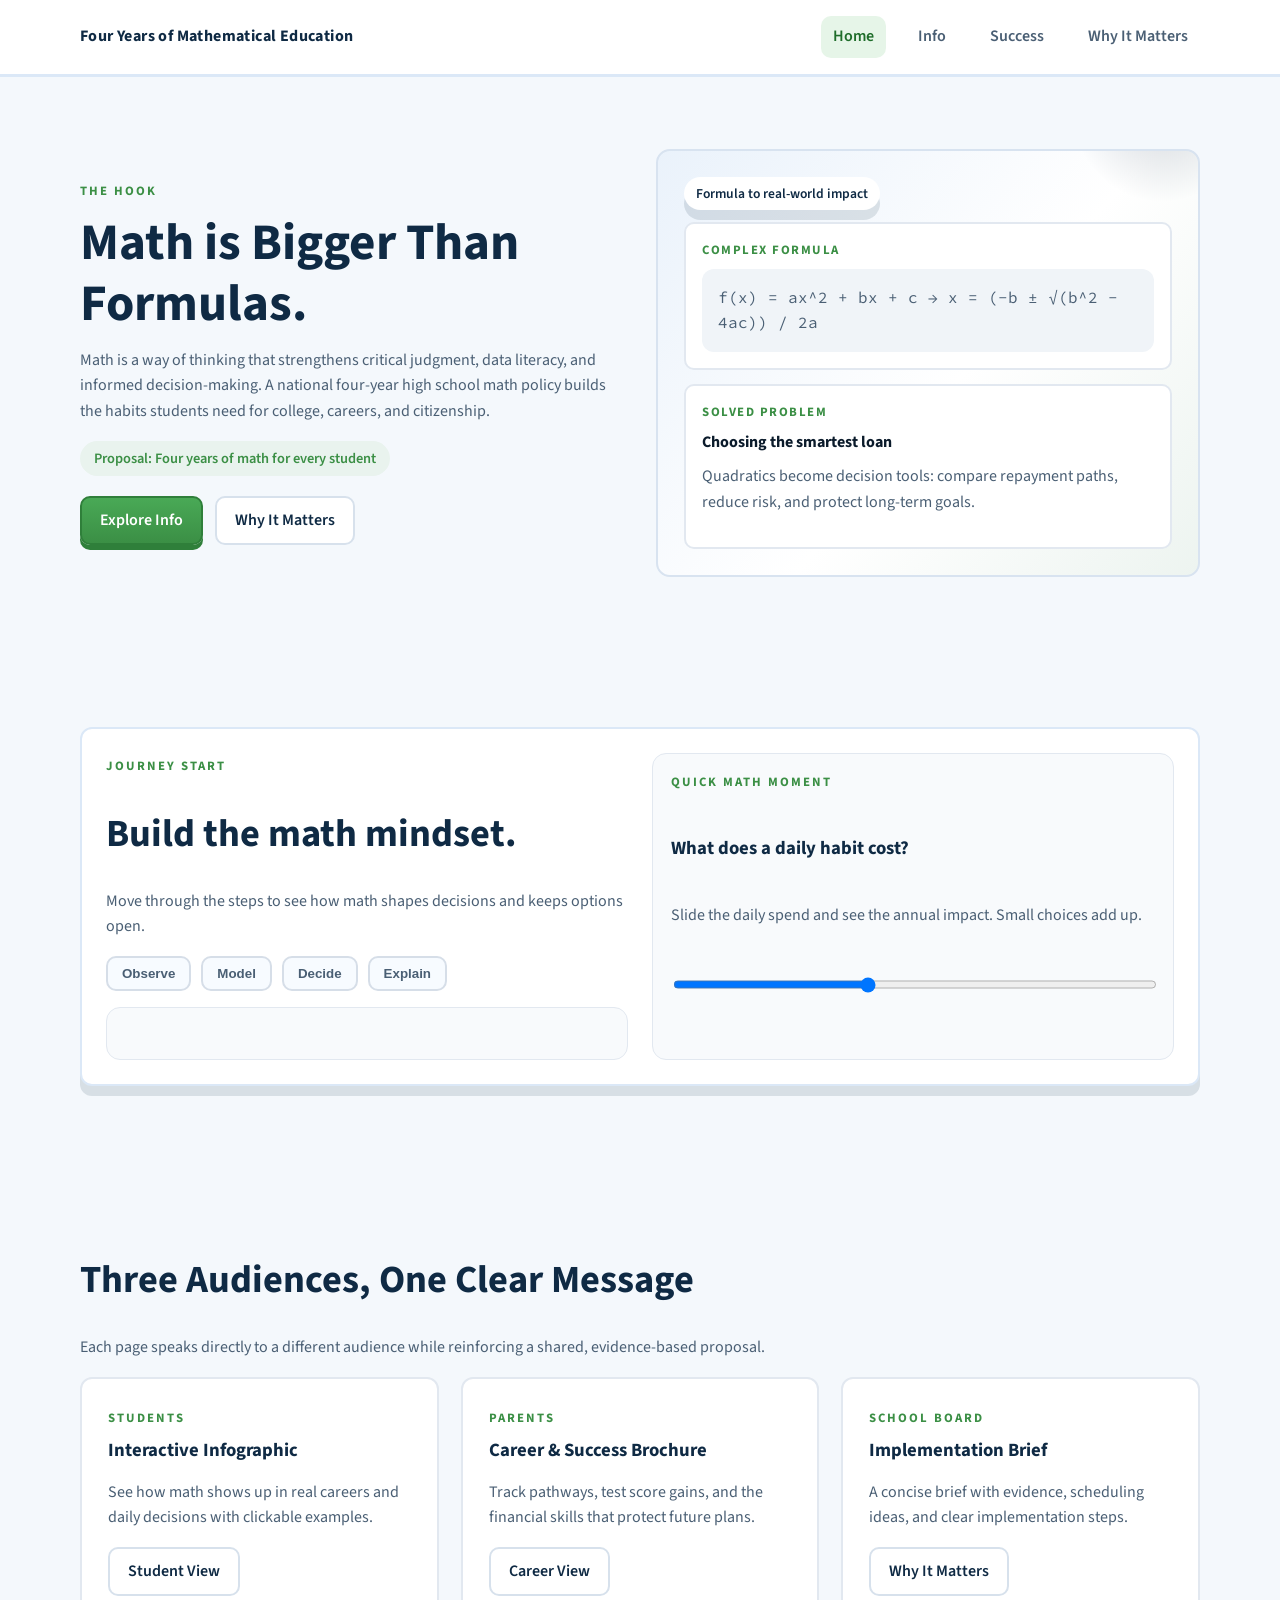
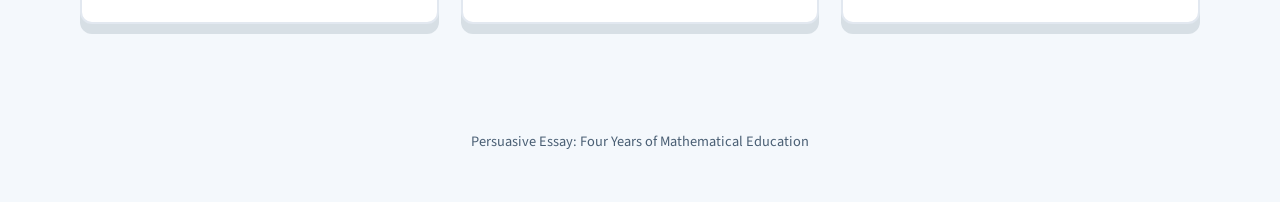
==== index.html @ ae906645 "Implement GeoGebra geometry, questionnaire overhaul, students/info updates, prebuilt paths" ====
<!DOCTYPE html>
<html lang="en">
  <head>
    <meta charset="UTF-8" />
    <meta name="viewport" content="width=device-width, initial-scale=1.0" />
    <title>Four Years of Mathematical Education</title>
    <link rel="preconnect" href="https://fonts.googleapis.com" />
    <link rel="preconnect" href="https://fonts.gstatic.com" crossorigin />
    <link
      href="https://fonts.googleapis.com/css2?family=Source+Code+Pro:wght@400;600&family=Source+Sans+3:wght@400;600;700&display=swap"
      rel="stylesheet"
    />
    <link rel="stylesheet" href="assets/style.css" />
  </head>
  <body>
    <a class="skip-link" href="#main">Skip to content</a>
    <nav class="nav">
      <div class="container nav-inner">
        <div class="brand">Four Years of Mathematical Education</div>
        <div class="nav-links" aria-label="Primary">
          <a href="index.html" aria-current="page">Home</a>
          <a href="students.html">Info</a>
          <a href="success.html">Success</a>
          <a href="persuasive-artifact.html">Why It Matters</a>
        </div>
      </div>
    </nav>

    <header class="hero" id="main">
      <div class="container hero-grid">
        <div>
          <div class="eyebrow">The Hook</div>
          <h1>Math is Bigger Than Formulas.</h1>
          <p>
            Math is a way of thinking that strengthens critical judgment, data
            literacy, and informed decision-making. A national four-year high
            school math policy builds the habits students need for college,
            careers, and citizenship.
          </p>
          <div class="badge">Proposal: Four years of math for every student</div>
          <div class="button-group">
            <a class="button" href="students.html">Explore Info</a>
            <a class="button secondary" href="persuasive-artifact.html">Why It Matters</a>
          </div>
        </div>
        <div class="hero-art">
          <span class="chip">Formula to real-world impact</span>
          <div class="tile-stack">
            <div class="tile">
              <span class="tile-label">Complex Formula</span>
              <div class="formula">
                f(x) = ax^2 + bx + c → x = (-b ± √(b^2 - 4ac)) / 2a
              </div>
            </div>
            <div class="tile">
              <span class="tile-label">Solved Problem</span>
              <strong>Choosing the smartest loan</strong>
              <p>
                Quadratics become decision tools: compare repayment paths,
                reduce risk, and protect long-term goals.
              </p>
            </div>
          </div>
        </div>
      </div>
    </header>

    <section class="section">
      <div class="container">
        <div class="card journey">
          <div>
            <span class="eyebrow">Journey Start</span>
            <h2>Build the math mindset.</h2>
            <p>
              Move through the steps to see how math shapes decisions and
              keeps options open.
            </p>
            <div class="stepper" role="tablist">
              <button type="button" data-step="observe">Observe</button>
              <button type="button" data-step="model">Model</button>
              <button type="button" data-step="decide">Decide</button>
              <button type="button" data-step="explain">Explain</button>
            </div>
            <div class="journey-panel">
              <h3 data-step-title></h3>
              <p data-step-text></p>
            </div>
          </div>
          <div class="slider-card">
            <span class="eyebrow">Quick Math Moment</span>
            <h3>What does a daily habit cost?</h3>
            <p>
              Slide the daily spend and see the annual impact. Small choices
              add up.
            </p>
            <input
              class="range-input"
              type="range"
              min="2"
              max="12"
              step="1"
              value="6"
              data-spend-range
            />
            <div>
              <div class="range-output" data-spend-output></div>
              <p data-spend-caption></p>
            </div>
          </div>
        </div>
      </div>
    </section>

    <section class="section">
      <div class="container">
        <h2>Three Audiences, One Clear Message</h2>
        <p>
          Each page speaks directly to a different audience while reinforcing a
          shared, evidence-based proposal.
        </p>
        <div class="audience-grid">
          <div class="audience-card">
            <span class="eyebrow">Students</span>
            <h3>Interactive Infographic</h3>
            <p>
              See how math shows up in real careers and daily decisions with
              clickable examples.
            </p>
            <a class="button secondary" href="students.html">Student View</a>
          </div>
          <div class="audience-card">
            <span class="eyebrow">Parents</span>
            <h3>Career & Success Brochure</h3>
            <p>
              Track pathways, test score gains, and the financial skills that
              protect future plans.
            </p>
            <a class="button secondary" href="success.html">Career View</a>
          </div>
          <div class="audience-card">
            <span class="eyebrow">School Board</span>
            <h3>Implementation Brief</h3>
            <p>
              A concise brief with evidence, scheduling ideas, and clear
              implementation steps.
            </p>
            <a class="button secondary" href="persuasive-artifact.html">Why It Matters</a>
          </div>
        </div>
      </div>
    </section>

    <footer>
      <div class="container">
        Persuasive Essay: Four Years of Mathematical Education
      </div>
    </footer>

    <script src="assets/app.js"></script>
  </body>
</html>
---- assets/style.css ----
:root {
  --navy: #0f2a44;
  --slate: #4a5f74;
  --forest: #3b8f45;
  --mist: #eef4fa;
  --paper: #ffffff;
  --ink: #0b1b2b;
  --shadow: 0 10px 0 rgba(15, 42, 68, 0.12);
  --radius: 12px;
}

* {
  box-sizing: border-box;
}

body {
  margin: 0;
  font-family: "Source Sans 3", "Noto Sans", "Segoe UI", sans-serif;
  color: var(--ink);
  background: #f4f8fc;
  line-height: 1.6;
}

a {
  color: inherit;
  text-decoration: none;
}

img {
  max-width: 100%;
  display: block;
}

.container {
  width: min(1120px, 92vw);
  margin: 0 auto;
}

.nav {
  position: sticky;
  top: 0;
  z-index: 20;
  background: #ffffff;
  border-bottom: 3px solid #dbe8f7;
}

.nav-inner {
  display: flex;
  align-items: center;
  justify-content: space-between;
  padding: 16px 0;
}

.brand {
  font-weight: 700;
  letter-spacing: 0.4px;
  color: var(--navy);
}

.nav-links {
  display: flex;
  gap: 20px;
  font-weight: 600;
  color: var(--slate);
}

.nav-links a {
  padding: 8px 12px;
  border-radius: 10px;
  transition: all 0.2s ease;
}

.nav-links a:hover,
.nav-links a:focus {
  background: #eaf3ff;
  color: var(--navy);
}

.nav-links a[aria-current="page"] {
  background: #e6f5e8;
  color: #1f6d2a;
}

.hero {
  padding: 72px 0 80px;
}

.skip-link {
  position: absolute;
  left: -999px;
  top: auto;
  width: 1px;
  height: 1px;
  overflow: hidden;
}
.skip-link:focus {
  left: 12px;
  top: 12px;
  width: auto;
  height: auto;
  padding: 8px 12px;
  background: white;
  border: 2px solid #dbe8f7;
  border-radius: 8px;
  z-index: 40;
}

.hero-grid {
  display: grid;
  grid-template-columns: repeat(auto-fit, minmax(280px, 1fr));
  gap: 32px;
  align-items: center;
}

.eyebrow {
  text-transform: uppercase;
  letter-spacing: 2px;
  font-size: 0.8rem;
  color: var(--forest);
  font-weight: 700;
}

h1, h2, h3 {
  color: var(--navy);
  line-height: 1.2;
}

h1 {
  font-size: clamp(2.4rem, 4vw, 3.4rem);
  margin: 12px 0;
}

h2 {
  font-size: clamp(1.9rem, 3vw, 2.6rem);
}

p {
  margin: 0 0 16px;
  color: var(--slate);
}

.card {
  background: var(--paper);
  border-radius: var(--radius);
  border: 2px solid #dbe8f7;
  box-shadow: var(--shadow);
  padding: 24px;
}

.flow-builder {
  display: grid;
  gap: 22px;
}

.flow-header {
  display: grid;
  grid-template-columns: minmax(0, 1fr) minmax(240px, 300px);
  gap: 20px;
  align-items: start;
}

.flow-chip {
  background: linear-gradient(135deg, #0f2a44, #1a4c78);
  color: white;
  border-radius: 18px;
  padding: 18px;
  display: grid;
  gap: 8px;
}

.flow-chip span {
  text-transform: uppercase;
  letter-spacing: 1.5px;
  font-size: 0.75rem;
  opacity: 0.85;
}

.flow-controls {
  display: grid;
  gap: 20px;
}

.flow-controls h3 {
  margin-bottom: 10px;
}

.problem-grid {
  display: grid;
  grid-template-columns: repeat(auto-fit, minmax(170px, 1fr));
  gap: 12px;
}

.problem-card {
  text-align: left;
  border: 2px solid #dfe8f2;
  background: #f8fbff;
  border-radius: 12px;
  padding: 16px;
  cursor: pointer;
  transition: transform 0.2s ease, box-shadow 0.2s ease, border-color 0.2s ease;
  display: grid;
  gap: 8px;
}

.problem-card:hover,
.problem-card.active {
  transform: translateY(-1px);
  border-color: #9bc1e8;
  box-shadow: var(--shadow);
  background: white;
}

.problem-tag {
  display: inline-flex;
  width: fit-content;
  align-items: center;
  padding: 4px 10px;
  border-radius: 999px;
  font-size: 0.75rem;
  font-weight: 700;
  text-transform: uppercase;
  letter-spacing: 1px;
  background: #e8f1fb;
  color: var(--navy);
}

.problem-card strong {
  color: var(--navy);
  font-size: 1rem;
}

.problem-card p {
  margin: 0;
  font-size: 0.92rem;
}

.flow-map {
  display: grid;
  gap: 10px;
  padding-top: 6px;
}

.flow-node {
  position: relative;
  background: #f8fbff;
  border: 2px solid #dfe8f2;
  border-radius: 12px;
  padding: 18px 20px;
  box-shadow: none;
}

.flow-node::after {
  content: "";
  position: absolute;
  left: 28px;
  bottom: -14px;
  width: 2px;
  height: 14px;
  background: #cad6e3;
}

.flow-end::after,
.flow-start::before {
  display: none;
}

.flow-start {
  background: linear-gradient(135deg, #eef4fa, #ffffff);
}

.flow-end {
  background: linear-gradient(135deg, #edf5ef, #ffffff);
}

.flow-label {
  display: inline-flex;
  align-items: center;
  gap: 8px;
  margin-bottom: 8px;
  font-size: 0.78rem;
  text-transform: uppercase;
  letter-spacing: 1.4px;
  font-weight: 700;
  color: var(--forest);
}

.flow-connector {
  width: 2px;
  height: 18px;
  background: #cad6e3;
  margin-left: 28px;
}

.flow-outcome {
  display: grid;
  grid-template-columns: minmax(0, 1fr) auto;
  gap: 18px;
  align-items: center;
  background: #f8fbff;
  border: 2px solid #dfe8f2;
  border-radius: 12px;
  padding: 18px 20px;
}

.flow-badge {
  min-width: 110px;
  border-radius: 10px;
  background: white;
  border: 2px solid #dfe8f2;
  padding: 14px 16px;
  text-align: center;
  box-shadow: var(--shadow);
}

.flow-badge strong {
  display: block;
  font-size: 2rem;
  line-height: 1;
  color: var(--navy);
}

.flow-badge span {
  color: var(--slate);
  font-weight: 600;
}

.flow-node.is-active {
  border-color: rgba(47, 111, 78, 0.35);
  box-shadow: 0 0 0 3px rgba(47, 111, 78, 0.08);
}

.flow-node.is-locked {
  opacity: 0.42;
  filter: grayscale(0.15);
}

.journey {
  display: grid;
  grid-template-columns: repeat(auto-fit, minmax(260px, 1fr));
  gap: 24px;
}

.stepper {
  display: flex;
  flex-wrap: wrap;
  gap: 10px;
  margin: 16px 0;
}

.stepper button {
  border: 2px solid #d6dee8;
  background: #f7fbff;
  color: var(--slate);
  padding: 8px 14px;
  border-radius: 10px;
  cursor: pointer;
  transition: all 0.2s ease;
  font-weight: 600;
}

.stepper button.active,
.stepper button:hover {
  background: var(--forest);
  color: white;
  border-color: #2f7f3a;
}

.journey-panel {
  background: #f8fafc;
  border-radius: 14px;
  padding: 16px;
  border: 1px solid #e2e8f0;
}

.slider-card {
  display: grid;
  gap: 16px;
  background: #f8fafc;
  border-radius: 14px;
  padding: 18px;
  border: 1px solid #e2e8f0;
}

.range-input {
  width: 100%;
}

.range-output {
  font-size: 1.6rem;
  font-weight: 700;
  color: var(--navy);
}

.button-group {
  display: flex;
  flex-wrap: wrap;
  gap: 12px;
  margin-top: 20px;
}

.button {
  display: inline-flex;
  align-items: center;
  gap: 8px;
  padding: 10px 18px;
  border-radius: 10px;
  border: 2px solid #2f7f3a;
  background: linear-gradient(180deg, #49a956, #3b8f45);
  color: white;
  font-weight: 600;
  box-shadow: 0 5px 0 #2f7f3a;
  transition: transform 0.2s ease, box-shadow 0.2s ease;
}

.button:hover,
.button:focus {
  transform: translateY(1px);
  box-shadow: 0 3px 0 #2f7f3a;
}

.button.secondary {
  background: var(--paper);
  color: var(--navy);
  border: 2px solid #d7e1ec;
  box-shadow: none;
}

.hero-contrast {
  display: grid;
  gap: 16px;
}

.hero-art {
  background: linear-gradient(130deg, #eaf2fb 0%, #ffffff 55%, #edf4f0 100%);
  border-radius: 14px;
  padding: 26px;
  border: 2px solid #d8e3f0;
  position: relative;
  overflow: hidden;
}

.hero-art::after {
  content: "";
  position: absolute;
  inset: -30% -10% auto auto;
  width: 180px;
  height: 180px;
  background: radial-gradient(circle, rgba(15, 42, 68, 0.18), transparent 70%);
}

.hero-art .chip {
  display: inline-flex;
  align-items: center;
  gap: 6px;
  padding: 6px 12px;
  border-radius: 999px;
  background: white;
  color: var(--navy);
  font-weight: 600;
  font-size: 0.85rem;
  box-shadow: var(--shadow);
  margin-bottom: 12px;
}

.hero-art .tile-stack {
  display: grid;
  gap: 14px;
}

.hero-art .tile {
  background: white;
  border-radius: 10px;
  padding: 16px;
  border: 2px solid #e2e8f0;
  display: grid;
  gap: 8px;
}

.tile-label {
  font-size: 0.8rem;
  text-transform: uppercase;
  letter-spacing: 1.5px;
  color: var(--forest);
  font-weight: 700;
}

.formula {
  font-family: "Source Code Pro", "Consolas", monospace;
  font-size: 1rem;
  color: var(--slate);
  background: #f0f4f8;
  padding: 16px;
  border-radius: 12px;
}

.solved {
  display: flex;
  flex-direction: column;
  gap: 12px;
}

.solved strong {
  font-size: 1.1rem;
  color: var(--navy);
}

.section {
  padding: 70px 0;
}

.grid-3 {
  display: grid;
  grid-template-columns: repeat(auto-fit, minmax(240px, 1fr));
  gap: 20px;
}

.audience-grid {
  display: grid;
  grid-template-columns: repeat(auto-fit, minmax(260px, 1fr));
  gap: 22px;
}

.audience-card {
  position: relative;
  padding: 26px;
  border-radius: var(--radius);
  background: white;
  border: 2px solid #e2e8f0;
  box-shadow: var(--shadow);
}

.audience-card h3 {
  margin-top: 8px;
}

.puzzle-card {
  display: grid;
  gap: 16px;
}

.puzzle-buttons {
  display: flex;
  flex-wrap: wrap;
  gap: 10px;
}

.puzzle-buttons button {
  border: 1px solid #d6dee8;
  background: #f6f8fb;
  color: var(--slate);
  padding: 8px 14px;
  border-radius: 999px;
  cursor: pointer;
  transition: all 0.2s ease;
  font-weight: 600;
}

.puzzle-buttons button.active,
.puzzle-buttons button:hover {
  background: var(--forest);
  color: white;
  border-color: transparent;
}

.badge {
  display: inline-flex;
  align-items: center;
  gap: 8px;
  padding: 6px 14px;
  border-radius: 999px;
  background: #e9f3ee;
  color: var(--forest);
  font-weight: 600;
  font-size: 0.9rem;
}

.stat {
  display: flex;
  align-items: baseline;
  gap: 10px;
}

.stat strong {
  font-size: 2.4rem;
  color: var(--navy);
}

.data-strip {
  display: grid;
  grid-template-columns: repeat(auto-fit, minmax(220px, 1fr));
  gap: 16px;
}

.data-card {
  background: white;
  border-radius: 10px;
  padding: 18px;
  border: 2px solid #e2e8f0;
  box-shadow: var(--shadow);
}

.career-buttons {
  display: flex;
  flex-wrap: wrap;
  gap: 10px;
  margin-bottom: 18px;
}

.career-buttons button {
  border: 2px solid #d6dee8;
  background: #f6fbff;
  color: var(--slate);
  padding: 8px 14px;
  border-radius: 10px;
  cursor: pointer;
  transition: all 0.2s ease;
  font-weight: 600;
}

.career-buttons button.active,
.career-buttons button:hover {
  background: var(--forest);
  color: white;
  border-color: #2f7f3a;
}

.highlight {
  border-left: 4px solid var(--forest);
  padding-left: 16px;
}

.logic-flow {
  display: grid;
  gap: 16px;
  counter-reset: logic;
}

.logic-node {
  background: white;
  border-radius: 14px;
  padding: 16px 18px 16px 54px;
  position: relative;
  border: 1px solid #e2e8f0;
  box-shadow: var(--shadow);
}

.logic-node::before {
  counter-increment: logic;
  content: counter(logic);
  position: absolute;
  left: 16px;
  top: 16px;
  width: 28px;
  height: 28px;
  border-radius: 50%;
  background: #e9f3ee;
  color: var(--forest);
  font-weight: 700;
  display: grid;
  place-items: center;
}

.act-meter {
  display: grid;
  gap: 12px;
}

.tab-buttons {
  display: flex;
  flex-wrap: wrap;
  gap: 10px;
  margin-bottom: 16px;
}

.tab-buttons button {
  border: 1px solid #d6dee8;
  background: #f6f8fb;
  color: var(--slate);
  padding: 8px 14px;
  border-radius: 999px;
  cursor: pointer;
  transition: all 0.2s ease;
  font-weight: 600;
}

.tab-buttons button.active,
.tab-buttons button:hover {
  background: var(--navy);
  color: white;
  border-color: transparent;
}

.tab-panel ul {
  margin: 0;
  padding-left: 18px;
  color: var(--slate);
}

.calculator {
  display: grid;
  gap: 12px;
}

.calc-grid {
  display: grid;
  grid-template-columns: repeat(auto-fit, minmax(160px, 1fr));
  gap: 12px;
}

.calc-grid label {
  display: grid;
  gap: 6px;
  font-weight: 600;
  color: var(--slate);
}

.calc-grid input {
  border-radius: 10px;
  border: 1px solid #d6dee8;
  padding: 10px 12px;
  font-size: 1rem;
  font-family: inherit;
}

.calc-grid select {
  border-radius: 10px;
  border: 1px solid #d6dee8;
  padding: 10px 12px;
  font-size: 1rem;
  font-family: inherit;
  background: white;
}

.grocery-aisle {
  display: grid;
  gap: 12px;
}

.budget-meter {
  height: 14px;
  border-radius: 999px;
  background: #e6edf6;
  overflow: hidden;
  border: 1px solid #d8e3f0;
}

.budget-meter-fill {
  height: 100%;
  width: 0;
  background: linear-gradient(90deg, #2f6f4e, #7aa77d);
  transition: width 0.2s ease, background 0.2s ease;
}

.budget-meter-fill[data-state="over"] {
  background: linear-gradient(90deg, #9a3b3b, #c76b6b);
}

.budget-summary {
  color: var(--slate);
  font-size: 0.95rem;
}

.grocery-item {
  border: 1px solid #dbe4ee;
  border-radius: 14px;
  background: linear-gradient(180deg, #ffffff, #f7f9fc);
  padding: 14px;
  display: grid;
  gap: 12px;
}

.grocery-header {
  display: flex;
  justify-content: space-between;
  gap: 10px;
  align-items: baseline;
  flex-wrap: wrap;
}

.grocery-header strong {
  color: var(--navy);
}

.grocery-header span,
.source-note {
  color: var(--slate);
  font-size: 0.95rem;
}

.grocery-grid {
  grid-template-columns: repeat(auto-fit, minmax(160px, 1fr));
}

.subscription-list {
  display: grid;
  gap: 10px;
}

.subscription-row {
  display: grid;
  grid-template-columns: minmax(0, 1fr) 120px;
  gap: 12px;
  align-items: center;
  color: var(--slate);
  font-weight: 600;
}

.subscription-row span {
  color: var(--navy);
}

.subscription-row input {
  width: 100%;
}

.geometry-shell {
  display: grid;
  gap: 12px;
  padding: 18px;
  border: 1px solid #d7e0ea;
  border-radius: 18px;
  background: #ffffff;
  box-shadow: 0 1px 2px rgba(15, 23, 42, 0.04), 0 12px 32px rgba(15, 23, 42, 0.04);
}

.geometry-toolbar {
  display: flex;
  justify-content: space-between;
  align-items: flex-start;
  gap: 12px;
  flex-wrap: wrap;
}

.geometry-toolbar strong {
  display: block;
  font-size: 1.02rem;
  color: #202124;
}

.geometry-note {
  margin: 4px 0 0;
  color: #5f6368;
  font-size: 0.94rem;
}

.geometry-reference {
  color: #1a73e8;
  text-decoration: none;
  font-weight: 600;
  font-size: 0.95rem;
}

.geometry-reference:hover,
.geometry-reference:focus-visible {
  text-decoration: underline;
}

.geometry-formula {
  border: 1px solid #dadce0;
  border-radius: 14px;
  background: #f8f9fa;
  color: #3c4043;
  padding: 12px 14px;
  font-weight: 600;
}

.geometry-result {
  border-left: 4px solid #1a73e8;
  background: #f8f9fa;
  border-radius: 12px;
  padding: 12px 14px;
  color: #202124;
  font-weight: 600;
}

.geometry-layout {
  display: grid;
  gap: 14px;
}

.geometry-controls {
  align-items: end;
}

.geometry-preview-frame {
  border: 1px solid #dadce0;
  border-radius: 16px;
  background: linear-gradient(180deg, #ffffff, #f8f9fa);
  padding: 18px;
  min-height: 180px;
}

.shape-preview {
  position: relative;
  width: min(100%, 280px);
  height: 150px;
  margin: 0 auto;
}

.shape-control {
  position: absolute;
  display: grid;
  gap: 4px;
  justify-items: center;
  font-size: 0.76rem;
  color: #5f6368;
}

.shape-control span {
  background: rgba(255, 255, 255, 0.98);
  border: 1px solid #dadce0;
  border-radius: 999px;
  padding: 2px 7px;
}

.shape-control input {
  width: 88px;
  border-radius: 999px;
  border: 1px solid #cfd4da;
  padding: 6px 8px;
  font-size: 0.85rem;
  text-align: center;
  background: white;
}

.shape-rectangle {
  border: 4px solid #50739d;
  border-radius: 12px;
}

.shape-square {
  width: 150px;
  height: 150px;
  border: 4px solid #50739d;
  border-radius: 16px;
}

.shape-circle {
  width: 150px;
  height: 150px;
  border: 4px solid #50739d;
  border-radius: 50%;
}

.shape-triangle {
  width: 0;
  height: 0;
  border-left: 78px solid transparent;
  border-right: 78px solid transparent;
  border-bottom: 135px solid #50739d;
}

.shape-label {
  position: absolute;
  background: rgba(255, 255, 255, 0.95);
  border: 1px solid #d7e0ea;
  border-radius: 999px;
  padding: 3px 8px;
  font-size: 0.78rem;
  color: var(--slate);
}

.shape-top {
  top: -12px;
  left: 50%;
  transform: translateX(-50%);
}

.shape-bottom {
  bottom: -12px;
  left: 50%;
  transform: translateX(-50%);
}

.shape-left {
  left: -10px;
  top: 50%;
  transform: translateY(-50%);
}

.shape-right {
  right: -10px;
  top: 50%;
  transform: translateY(-50%);
}

.shape-side-a {
  left: 14px;
  top: 34px;
}

.shape-side-b {
  right: 14px;
  top: 34px;
}

.shape-center {
  top: 50%;
  left: 50%;
  transform: translate(-50%, -50%);
}

.shape-angle-a {
  top: 6px;
  left: 16px;
}

.shape-angle-b {
  top: 6px;
  right: 16px;
}

.shape-angle-c {
  bottom: 26px;
  left: 50%;
  transform: translateX(-50%);
}

.shape-base {
  bottom: -12px;
  left: 50%;
  transform: translateX(-50%);
}

.stat-strip {
  display: grid;
  grid-template-columns: repeat(auto-fit, minmax(120px, 1fr));
  gap: 10px;
}

.stat-strip div {
  border-radius: 12px;
  border: 1px solid #e1e7ef;
  background: #f8fbfe;
  padding: 10px 12px;
  display: grid;
  gap: 4px;
}

.stat-strip strong {
  color: var(--navy);
  font-size: 1.05rem;
}

.stat-strip span {
  color: var(--slate);
  font-size: 0.9rem;
}

.geometry-help {
  color: var(--slate);
  font-size: 0.95rem;
}

.calc-output {
  background: #f8fafc;
  border-radius: 12px;
  padding: 14px;
  border: 1px solid #e2e8f0;
  font-weight: 700;
  color: var(--navy);
}

.meter-bar {
  height: 14px;
  border-radius: 999px;
  background: #e1e7ef;
  overflow: hidden;
}

.meter-fill {
  height: 100%;
  width: 60%;
  background: linear-gradient(90deg, #2f6f4e, #4f8a64);
}

.callout {
  background: linear-gradient(120deg, #ecf4fc, #f7faf8);
  border-radius: var(--radius);
  padding: 22px;
  border: 1px solid #d8e3f0;
}

.split-card {
  display: grid;
  grid-template-columns: repeat(auto-fit, minmax(240px, 1fr));
  gap: 16px;
}

.split-item {
  background: white;
  border-radius: 14px;
  padding: 18px;
  border: 1px solid #e2e8f0;
}

.kpi-grid {
  display: grid;
  grid-template-columns: repeat(auto-fit, minmax(220px, 1fr));
  gap: 16px;
}

.kpi {
  background: white;
  padding: 18px;
  border-radius: 10px;
  border: 2px solid #e2e8f0;
  box-shadow: var(--shadow);
}

.kpi-visual {
  display: grid;
  gap: 14px;
}

.kpi-art {
  height: 88px;
  border-radius: 12px;
  border: 2px solid #dbe8f7;
  overflow: hidden;
  display: grid;
  align-items: end;
  padding: 14px;
  background: linear-gradient(145deg, #f5f9fd, #edf4fb);
}

.kpi-art span {
  display: block;
  border-radius: 999px 999px 6px 6px;
}

.kpi-art--sequence {
  grid-template-columns: repeat(4, 1fr);
  gap: 10px;
}

.kpi-art--sequence span:nth-child(1) {
  height: 32%;
  background: #d7e7f7;
}

.kpi-art--sequence span:nth-child(2) {
  height: 48%;
  background: #bcd5ef;
}

.kpi-art--sequence span:nth-child(3) {
  height: 68%;
  background: #8cb5df;
}

.kpi-art--sequence span:nth-child(4) {
  height: 84%;
  background: linear-gradient(180deg, #4f7eb5, #2f5f91);
}

.kpi-art--growth {
  grid-template-columns: repeat(4, 1fr);
  gap: 10px;
}

.kpi-art--growth span:nth-child(1) {
  height: 28%;
  background: #dff3e4;
}

.kpi-art--growth span:nth-child(2) {
  height: 50%;
  background: #bfe8c8;
}

.kpi-art--growth span:nth-child(3) {
  height: 64%;
  background: #90d2a0;
}

.kpi-art--growth span:nth-child(4) {
  height: 82%;
  background: linear-gradient(180deg, #4ba95f, #2f7f3a);
}

.kpi-art--options {
  grid-template-columns: repeat(3, 1fr);
  gap: 12px;
}

.kpi-art--options span:nth-child(1) {
  height: 60%;
  background: #d5e3f3;
}

.kpi-art--options span:nth-child(2) {
  height: 82%;
  background: #9dbce3;
}

.kpi-art--options span:nth-child(3) {
  height: 48%;
  background: #c8ead0;
}

.sources-list {
  display: grid;
  gap: 10px;
}

.source-row {
  border: 2px solid #dbe8f7;
  border-radius: 10px;
  background: #f7fbff;
  padding: 12px 14px;
  color: var(--slate);
}

.source-row strong {
  color: var(--navy);
}

.source-row a {
  color: var(--forest);
  font-weight: 700;
}

.timeline {
  display: grid;
  gap: 14px;
}

.timeline-step {
  background: white;
  padding: 16px 18px;
  border-radius: 10px;
  border: 2px solid #e2e8f0;
  box-shadow: var(--shadow);
}

.image-grid {
  display: grid;
  grid-template-columns: repeat(auto-fit, minmax(240px, 1fr));
  gap: 16px;
}

.image-card {
  border-radius: 16px;
  min-height: 180px;
  position: relative;
  overflow: hidden;
  color: white;
  display: flex;
  align-items: flex-end;
  padding: 16px;
  background: linear-gradient(140deg, #1f334a, #40607a);
}

.image-card span {
  font-weight: 600;
  text-shadow: 0 6px 18px rgba(0, 0, 0, 0.25);
}

.image-card.one {
  background: linear-gradient(140deg, #20364d, #3e5870);
}

.image-card.two {
  background: linear-gradient(140deg, #2f5b52, #3f7a66);
}

.image-card.three {
  background: linear-gradient(140deg, #2d3e63, #566d92);
}

.infographic {
  display: grid;
  gap: 20px;
}

.infographic-board {
  background: white;
  border-radius: 12px;
  padding: 26px;
  border: 2px solid #e2e8f0;
  box-shadow: var(--shadow);
}

.infographic-header {
  display: grid;
  grid-template-columns: minmax(0, 1fr) 48px minmax(0, 1fr);
  align-items: center;
  margin-bottom: 10px;
}

.infographic-header h3 {
  margin: 0;
}

.infographic-divider {
  width: 48px;
  height: 2px;
  background: #d9e3ef;
  justify-self: center;
}

.infographic-list {
  display: grid;
  gap: 12px;
}

.infographic-columns {
  display: grid;
  grid-template-columns: 1fr 1fr;
  gap: 18px;
}

.myth-column .myth-block,
.fact-column .fact-block {
  margin-bottom: 12px;
}

.infographic-row {
  display: grid;
  grid-template-columns: minmax(0, 1fr) 48px minmax(0, 1fr);
  gap: 18px;
  align-items: stretch;
}

.infographic-row::before {
  content: "";
  grid-column: 2;
  grid-row: 1;
  justify-self: center;
  width: 2px;
  height: 100%;
  background: #d9e3ef;
}

.myth-block,
.fact-block {
  background: #f8fafc;
  border-radius: 10px;
  padding: 16px 18px;
  border: 2px solid #e2e8f0;
  display: grid;
  gap: 10px;
  min-height: 100%;
}

.myth-block {
  border-left: 6px solid #c85a5a;
}

.fact-block {
  border-left: 6px solid var(--forest);
}

.fact-toggle {
  justify-self: start;
  border: 2px solid #cfe1d6;
  background: #eef7f1;
  color: var(--forest);
  padding: 8px 12px;
  border-radius: 999px;
  font: inherit;
  font-weight: 700;
  cursor: pointer;
  transition: all 0.2s ease;
}

.fact-toggle:hover {
  border-color: #9ec8ac;
  background: #e2f0e7;
}

.fact-toggle:focus-visible {
  outline: 2px solid var(--navy);
  outline-offset: 2px;
}

.fact-toggle[aria-expanded="true"] {
  background: var(--forest);
  border-color: #2f7f3a;
  color: white;
}

.fact-note {
  margin: 0;
  color: var(--slate);
  line-height: 1.55;
}

.row-index {
  width: 38px;
  height: 38px;
  border-radius: 50%;
  background: white;
  border: 2px solid #d9e3ef;
  color: var(--navy);
  font-weight: 700;
  display: grid;
  place-items: center;
  justify-self: center;
  align-self: center;
}

.myth {
  display: inline-flex;
  align-items: center;
  gap: 8px;
  padding: 4px 10px;
  border-radius: 999px;
  font-size: 0.8rem;
  font-weight: 700;
  text-transform: uppercase;
  letter-spacing: 1px;
  background: #fff3f3;
  color: #a53232;
}

.fact {
  display: inline-flex;
  align-items: center;
  gap: 8px;
  padding: 4px 10px;
  border-radius: 999px;
  font-size: 0.8rem;
  font-weight: 700;
  text-transform: uppercase;
  letter-spacing: 1px;
  background: #ecf6f1;
  color: var(--forest);
}

@media (max-width: 820px) {
  .infographic-header,
  .infographic-row,
  .infographic-columns {
    grid-template-columns: 1fr;
  }

  .infographic-row::before,
  .infographic-divider,
  .row-index {
    display: none;
  }

  .fact-toggle {
    justify-self: stretch;
    text-align: center;
  }
}

.toggle-group {
  display: flex;
  flex-wrap: wrap;
  gap: 10px;
  margin-bottom: 14px;
}

.toggle-group button {
  border: 2px solid #d6dee8;
  background: #f6fbff;
  color: var(--slate);
  padding: 8px 14px;
  border-radius: 10px;
  cursor: pointer;
  transition: all 0.2s ease;
  font-weight: 600;
}

.toggle-group button.active,
.toggle-group button:hover {
  background: var(--forest);
  color: white;
  border-color: #2f7f3a;
}

.course-checklist {
  display: grid;
  grid-template-columns: repeat(auto-fit, minmax(160px, 1fr));
  gap: 10px;
  margin-bottom: 14px;
}

.course-check {
  display: flex;
  align-items: center;
  gap: 8px;
  padding: 10px 12px;
  border: 2px solid #d6dee8;
  border-radius: 10px;
  background: #f6fbff;
  cursor: pointer;
  transition: all 0.2s ease;
  user-select: none;
  font-weight: 500;
  color: var(--slate);
}

.course-check:hover {
  border-color: var(--navy);
  background: #eef4fa;
}

.course-check input[type="checkbox"] {
  width: 18px;
  height: 18px;
  cursor: pointer;
  appearance: none;
  -webkit-appearance: none;
  -moz-appearance: none;
  border: 2px solid #d6dee8;
  border-radius: 4px;
  background: white;
  transition: all 0.2s ease;
  flex-shrink: 0;
}

.course-check input[type="checkbox"]:hover {
  border-color: var(--navy);
}

.course-check input[type="checkbox"]:checked {
  background: var(--forest);
  border-color: #2f7f3a;
  background-image: url("data:image/svg+xml,%3Csvg xmlns='http://www.w3.org/2000/svg' viewBox='0 0 16 16'%3E%3Cpath d='M13.854 3.646a.5.5 0 0 1 0 .708l-7 7a.5.5 0 0 1-.708 0l-3.5-3.5a.5.5 0 1 1 .708-.708L6.5 10.293l6.646-6.647a.5.5 0 0 1 .708 0z' fill='white'/%3E%3C/svg%3E");
  background-size: 14px;
  background-repeat: no-repeat;
  background-position: center;
}

.course-check input[type="checkbox"]:focus-visible {
  outline: 2px solid var(--navy);
  outline-offset: 2px;
}

.course-check span {
  font-size: 0.95rem;
}

.quiz-block {
  display: grid;
  gap: 12px;
}

.quiz-label {
  margin: 0;
  font-weight: 700;
  color: var(--navy);
  font-size: 0.95rem;
}

.discover-wizard {
  display: grid;
  gap: 14px;
}

.discover-header {
  display: flex;
  align-items: center;
  justify-content: space-between;
  gap: 12px;
}

.discover-question {
  display: none;
}

.discover-question.active {
  display: grid;
  gap: 10px;
}

.discover-question textarea {
  width: 100%;
  border: 2px solid #d6dee8;
  border-radius: 10px;
  padding: 10px 12px;
  font: inherit;
  color: var(--ink);
  background: #f7fbff;
  resize: vertical;
}

.discover-question textarea:focus {
  outline: 2px solid #9bc1e8;
  border-color: #9bc1e8;
}

.question-select {
  display: grid;
  gap: 8px;
}

.question-select select {
  width: 100%;
  border: 2px solid #d6dee8;
  border-radius: 10px;
  padding: 10px 12px;
  font: inherit;
  color: var(--ink);
  background: #f7fbff;
}

.question-select select:focus {
  outline: 2px solid #9bc1e8;
  border-color: #9bc1e8;
}

.discover-nav {
  display: flex;
  justify-content: space-between;
  gap: 12px;
}

.discover-nav .button:disabled {
  opacity: 0.45;
  cursor: not-allowed;
  transform: none;
  box-shadow: none;
}

[data-reco-mode].active {
  background: var(--forest);
  color: #fff;
  border-color: #2f7f3a;
}

.cluster-layout {
  display: grid;
  gap: 16px;
}

.cluster-grid {
  display: grid;
  grid-template-columns: repeat(auto-fit, minmax(220px, 1fr));
  gap: 14px;
}

.cluster-card h3 {
  margin-top: 0;
  margin-bottom: 10px;
}

.cluster-card ul {
  margin: 0;
  padding-left: 18px;
  color: var(--slate);
}

.cluster-card li {
  margin-bottom: 8px;
}

.app-demo {
  display: grid;
  gap: 16px;
}

.app-demo-grid {
  display: grid;
  grid-template-columns: repeat(auto-fit, minmax(160px, 1fr));
  gap: 10px;
}

.app-demo-button {
  border: 2px solid #d6dee8;
  background: #f6fbff;
  color: var(--slate);
  padding: 12px 14px;
  border-radius: 10px;
  font: inherit;
  font-weight: 700;
  cursor: pointer;
  transition: all 0.2s ease;
  text-align: left;
}

.app-demo-button:hover,
.app-demo-button.active {
  background: #eaf6ee;
  color: var(--navy);
  border-color: #9bc1e8;
}

.app-demo-button:focus-visible {
  outline: 3px solid #9bc1e8;
  outline-offset: 2px;
}

.app-demo-panel {
  border: 2px solid #dbe8f7;
  border-radius: 12px;
  background: #ffffff;
  padding: 18px;
}

.playground-widget {
  display: grid;
  gap: 14px;
}

.playground-widget h3 {
  margin: 0;
}

.playground-widget p {
  margin-bottom: 0;
}

.app-demo-panel ul {
  margin: 0;
  padding-left: 18px;
  color: var(--slate);
}

.app-demo-panel li {
  margin-bottom: 8px;
}

@media (max-width: 900px) {
  .flow-header,
  .flow-outcome {
    grid-template-columns: 1fr;
  }
}

.quote {
  font-size: 1.05rem;
  font-weight: 600;
  color: var(--navy);
}

.details-grid {
  display: grid;
  grid-template-columns: repeat(auto-fit, minmax(260px, 1fr));
  gap: 16px;
}

details {
  background: var(--paper);
  border-radius: 10px;
  padding: 16px 18px;
  border: 2px solid #e2e8f0;
  box-shadow: var(--shadow);
}

details summary {
  cursor: pointer;
  font-weight: 600;
  color: var(--navy);
}

footer {
  padding: 36px 0 48px;
  text-align: center;
  color: var(--slate);
  font-size: 0.9rem;
}

@media (max-width: 760px) {
  .nav-inner {
    flex-direction: column;
    align-items: flex-start;
    gap: 12px;
  }

  .nav-links {
    flex-wrap: wrap;
    gap: 12px;
  }

  .hero {
    padding: 52px 0 60px;
  }
}
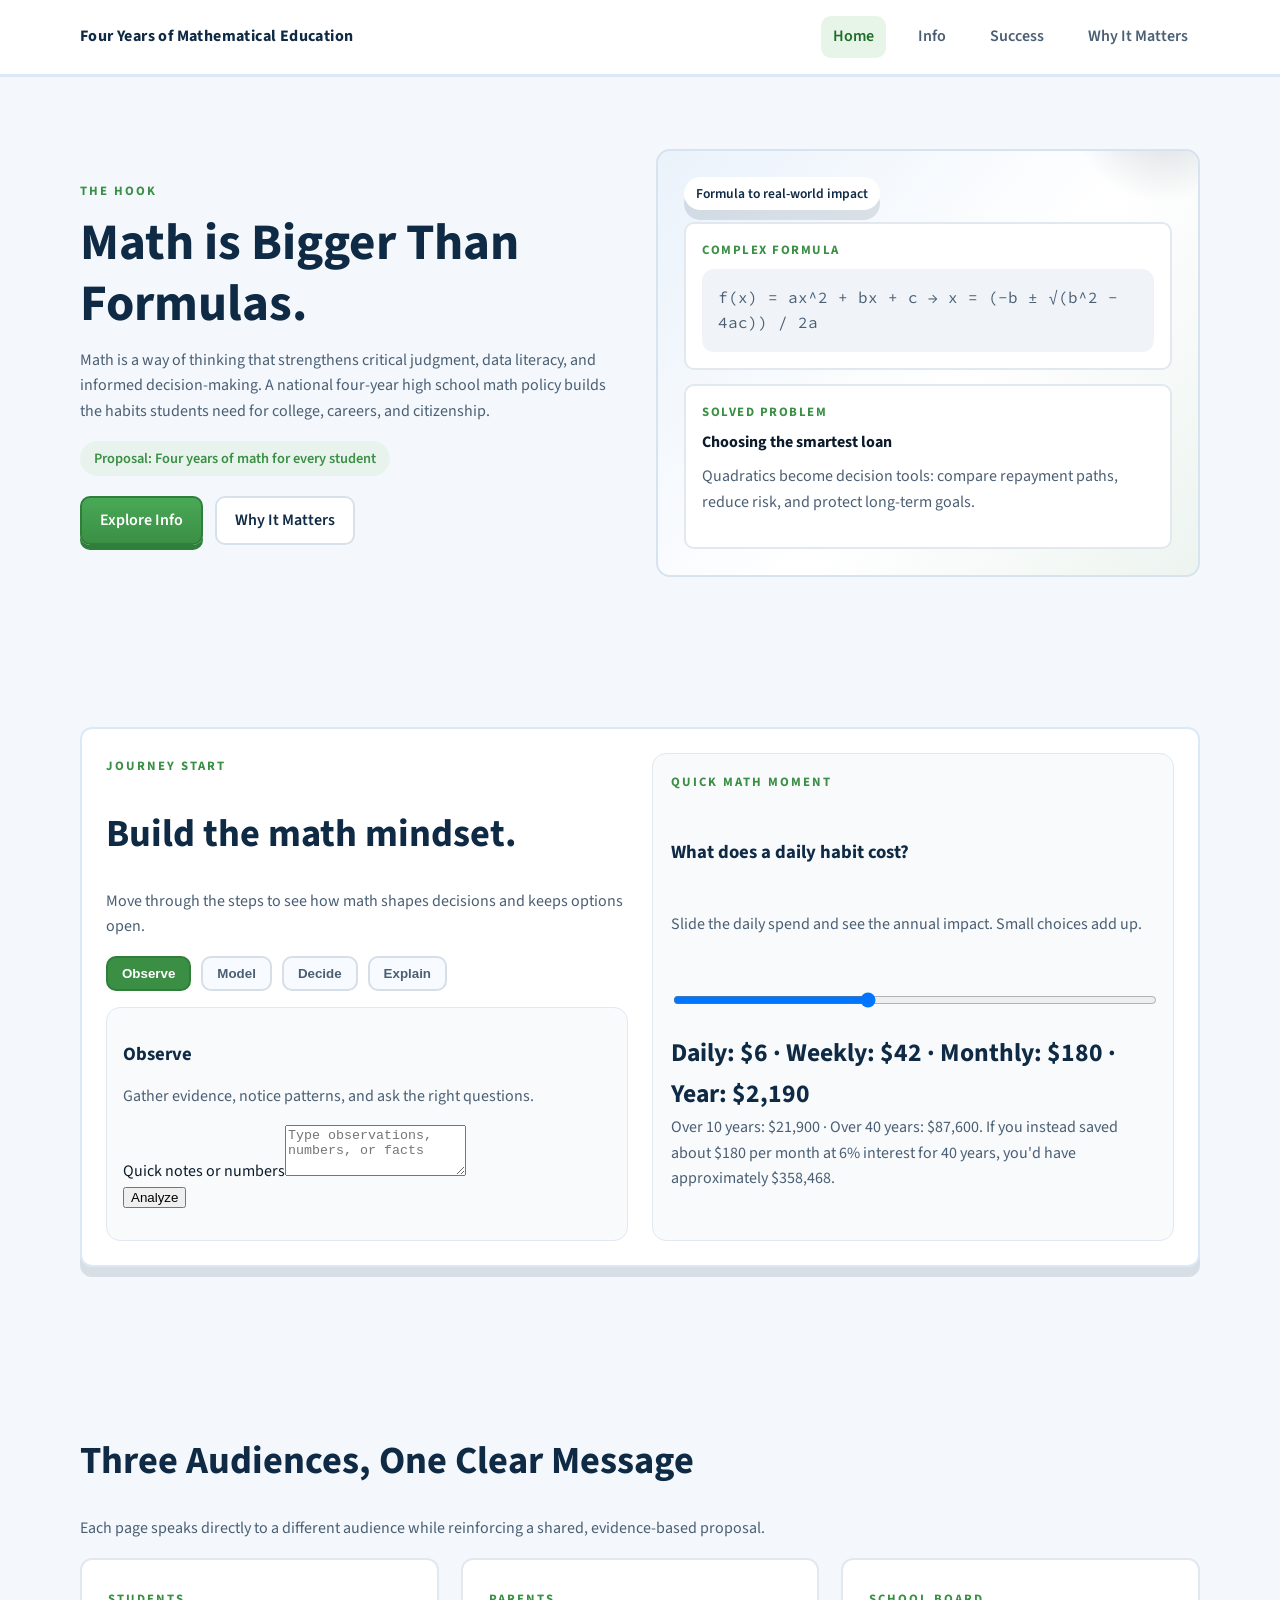
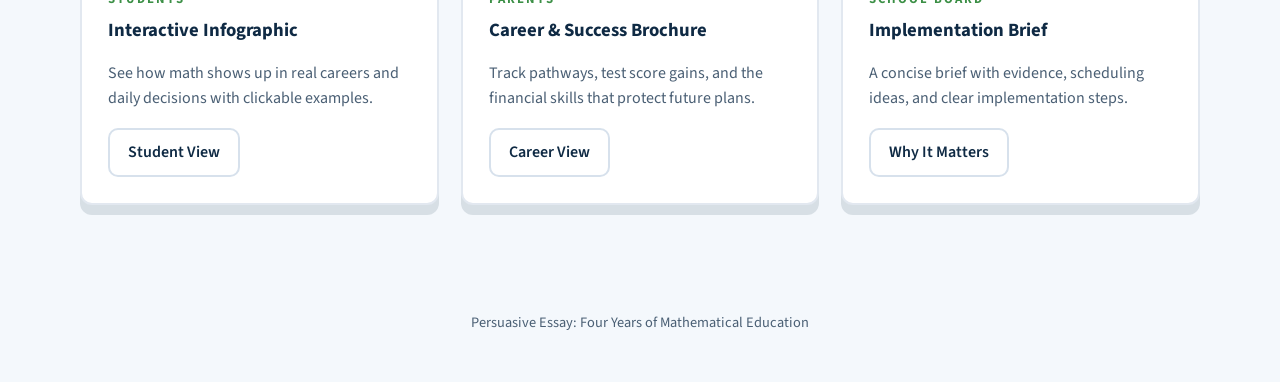
==== commit d840a000: "Update quick math moment and add interactive Observe/Model/Decide/Explain workspace" ====
--- a/index.html
+++ b/index.html
@@ -84,6 +84,7 @@
             <div class="journey-panel">
               <h3 data-step-title></h3>
               <p data-step-text></p>
+              <div class="step-workspace" data-step-workspace></div>
             </div>
           </div>
           <div class="slider-card">
--- a/assets/style.css
+++ b/assets/style.css
@@ -1199,6 +1199,16 @@
   background: #c8ead0;
 }
 
+/* Mark courses the student already took */
+.cluster-card ul li.course-taken {
+  background: #e6f5e8;
+  color: var(--forest);
+  border-left: 4px solid var(--forest);
+  padding: 6px 10px;
+  border-radius: 6px;
+  font-weight: 700;
+}
+
 .sources-list {
   display: grid;
   gap: 10px;
@@ -1219,6 +1229,26 @@
 .source-row a {
   color: var(--forest);
   font-weight: 700;
+}
+
+.source-ref {
+  display: inline-flex;
+  align-items: center;
+  justify-content: center;
+  margin-left: 8px;
+  padding: 2px 8px;
+  height: 22px;
+  border-radius: 999px;
+  background: #eaf3ff;
+  border: 1px solid #c8d9ee;
+  color: var(--navy);
+  font-weight: 700;
+  font-size: 0.82rem;
+  text-decoration: none;
+}
+
+.source-ref:hover {
+  text-decoration: underline;
 }
 
 .timeline {
@@ -1307,7 +1337,6 @@
 
 .infographic-columns {
   display: grid;
-  grid-template-columns: 1fr 1fr;
   gap: 18px;
 }
 
@@ -1340,8 +1369,9 @@
   padding: 16px 18px;
   border: 2px solid #e2e8f0;
   display: grid;
-  gap: 10px;
-  min-height: 100%;
+  gap: 12px;
+  min-height: 120px;
+  align-items: start;
 }
 
 .myth-block {
@@ -1350,6 +1380,27 @@
 
 .fact-block {
   border-left: 6px solid var(--forest);
+}
+
+.myth-block h3,
+.fact-block h3 {
+  margin: 0 0 6px 0;
+  font-size: 1.05rem;
+  color: var(--navy);
+  line-height: 1.15;
+}
+
+.myth-block p,
+.fact-block p {
+  margin: 0;
+  color: var(--slate);
+  font-size: 0.98rem;
+}
+
+.myth,
+.fact {
+  font-size: 0.78rem;
+  padding: 6px 10px;
 }
 
 .fact-toggle {
